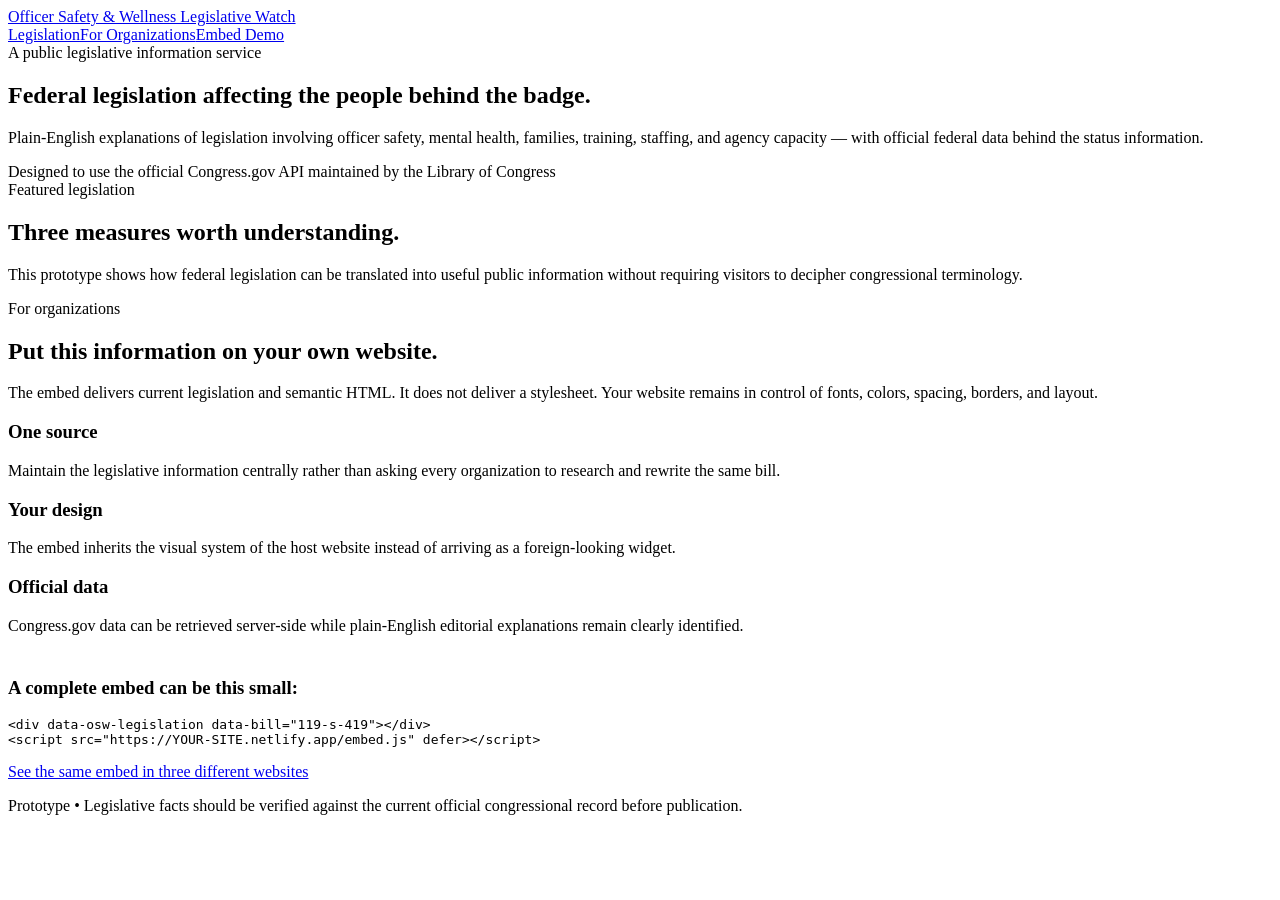
==== index.html @ 4a0472f6 "Initial Officer Safety & Wellness Legislative Watch prototype" ====
<!doctype html>
<html lang="en">
<head>
<meta charset="utf-8"><meta name="viewport" content="width=device-width,initial-scale=1">
<title>Officer Safety & Wellness Legislative Watch</title>
<meta name="description" content="Federal legislation affecting law-enforcement officer safety, wellness, families, training, and agency capacity.">
<link rel="stylesheet" href="/assets/site.css">
</head>
<body>
<header class="site-header"><div class="wrap topbar">
<a class="brand" href="/">Officer Safety & Wellness Legislative Watch</a>
<nav class="nav"><a href="#legislation">Legislation</a><a href="#embed">For Organizations</a><a href="/embed-demo.html">Embed Demo</a></nav>
</div></header>

<main>
<section class="hero"><div class="wrap">
<div class="eyebrow">A public legislative information service</div>
<h1>Federal legislation affecting the people behind the badge.</h1>
<p class="lede">Plain-English explanations of legislation involving officer safety, mental health, families, training, staffing, and agency capacity — with official federal data behind the status information.</p>
<div class="source-strip"><span class="dot"></span><span>Designed to use the official Congress.gov API maintained by the Library of Congress</span></div>
</div></section>

<section class="section" id="legislation"><div class="wrap">
<div class="eyebrow">Featured legislation</div>
<h2>Three measures worth understanding.</h2>
<p class="section-intro">This prototype shows how federal legislation can be translated into useful public information without requiring visitors to decipher congressional terminology.</p>
<div class="bill-grid" id="bill-grid"></div>
</div></section>

<section class="section dark" id="embed"><div class="wrap">
<div class="eyebrow">For organizations</div>
<h2>Put this information on your own website.</h2>
<p class="section-intro">The embed delivers current legislation and semantic HTML. It does not deliver a stylesheet. Your website remains in control of fonts, colors, spacing, borders, and layout.</p>
<div class="value-grid">
<div><h3>One source</h3><p>Maintain the legislative information centrally rather than asking every organization to research and rewrite the same bill.</p></div>
<div><h3>Your design</h3><p>The embed inherits the visual system of the host website instead of arriving as a foreign-looking widget.</p></div>
<div><h3>Official data</h3><p>Congress.gov data can be retrieved server-side while plain-English editorial explanations remain clearly identified.</p></div>
</div>
<h3 style="margin-top:42px">A complete embed can be this small:</h3>
<pre class="codebox">&lt;div data-osw-legislation data-bill="119-s-419"&gt;&lt;/div&gt;
&lt;script src="https://YOUR-SITE.netlify.app/embed.js" defer&gt;&lt;/script&gt;</pre>
<p><a class="button" href="/embed-demo.html">See the same embed in three different websites</a></p>
</div></section>
</main>

<footer><div class="wrap">Prototype • Legislative facts should be verified against the current official congressional record before publication.</div></footer>
<script src="/assets/data.js"></script>
<script>
const grid=document.getElementById('bill-grid');
Object.values(window.OSW_BILLS).forEach(b=>{
 const a=document.createElement('article');
 a.className='bill-card';
 a.innerHTML=`<div class="bill-kicker">${b.category}</div><div class="bill-number">${b.number}</div><h3>${b.title}</h3><p>${b.summary}</p><div class="status"><strong>Current status</strong>${b.status}<div class="actions"><a class="button" href="/bill.html?bill=${b.id}">Understand the bill</a><a class="button secondary" href="${b.congressUrl}" target="_blank" rel="noopener">Official record</a></div></div>`;
 grid.appendChild(a);
});
</script>
</body>
</html>
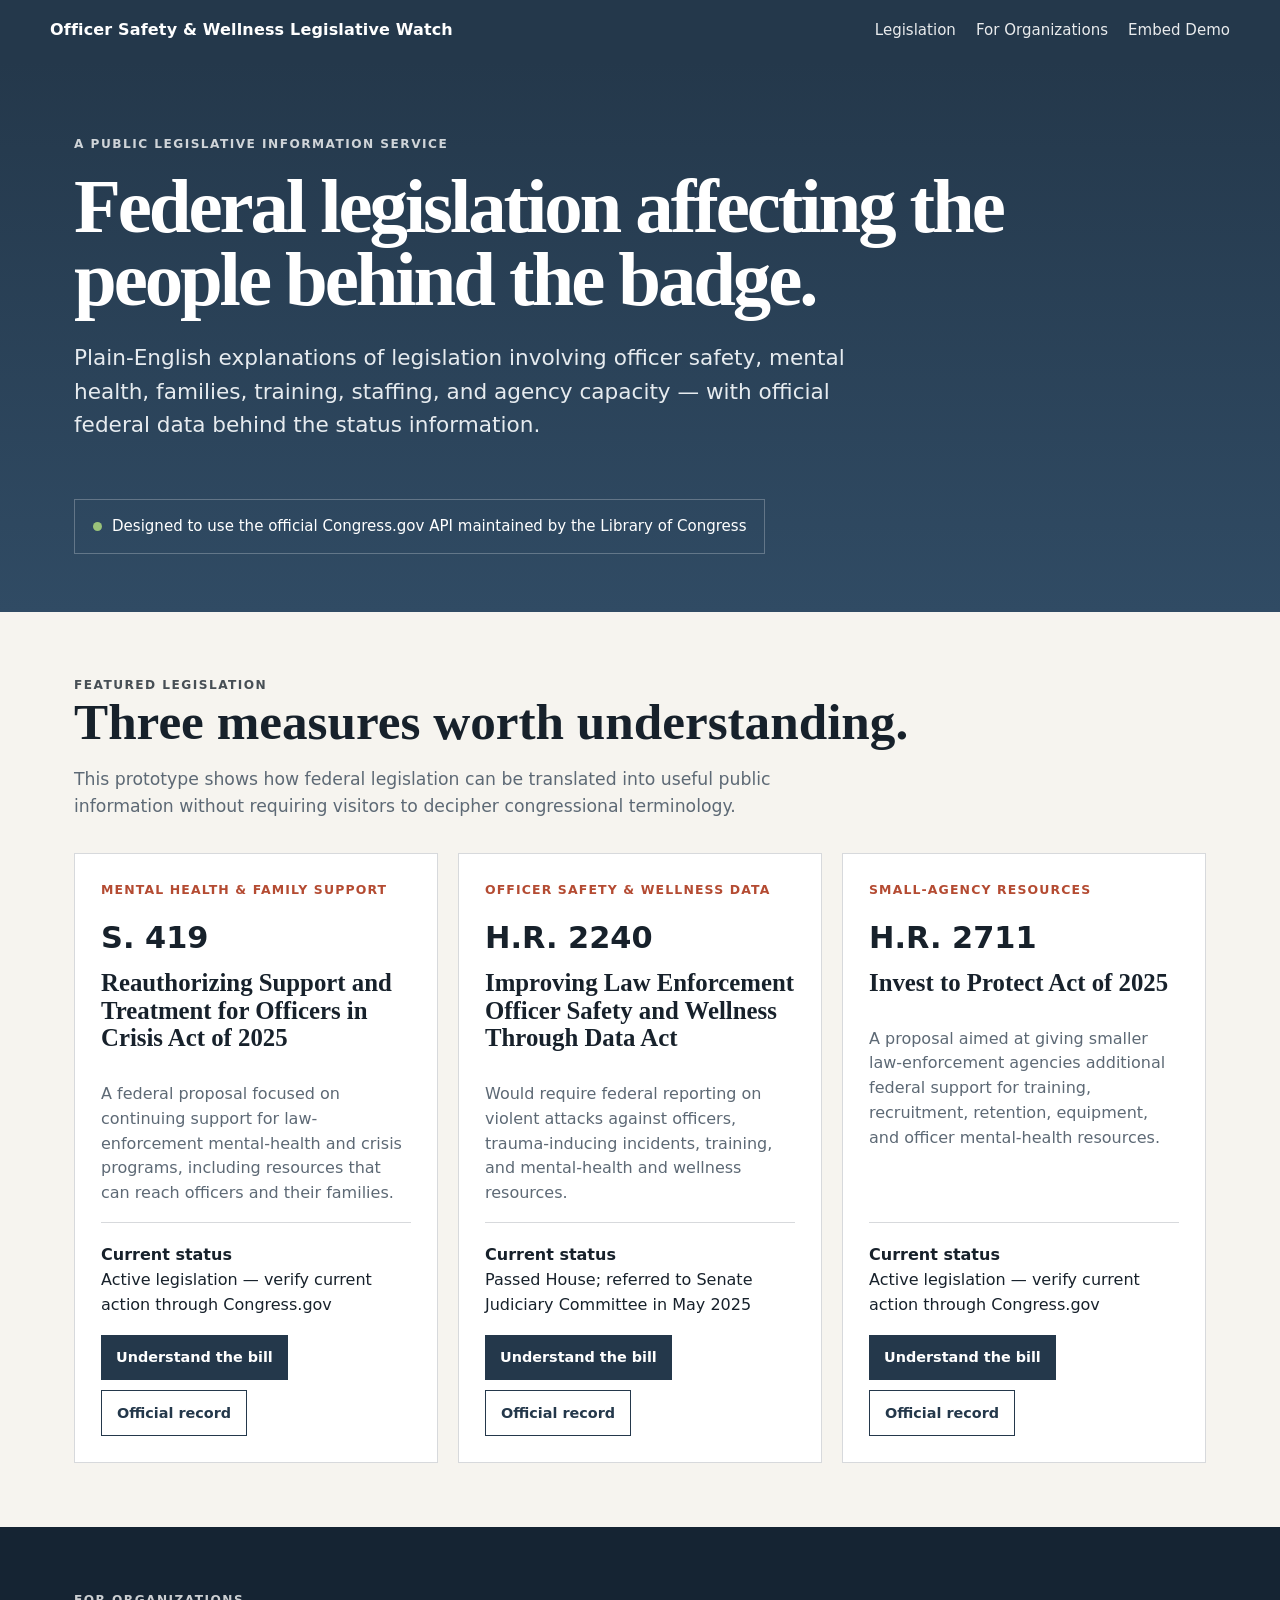
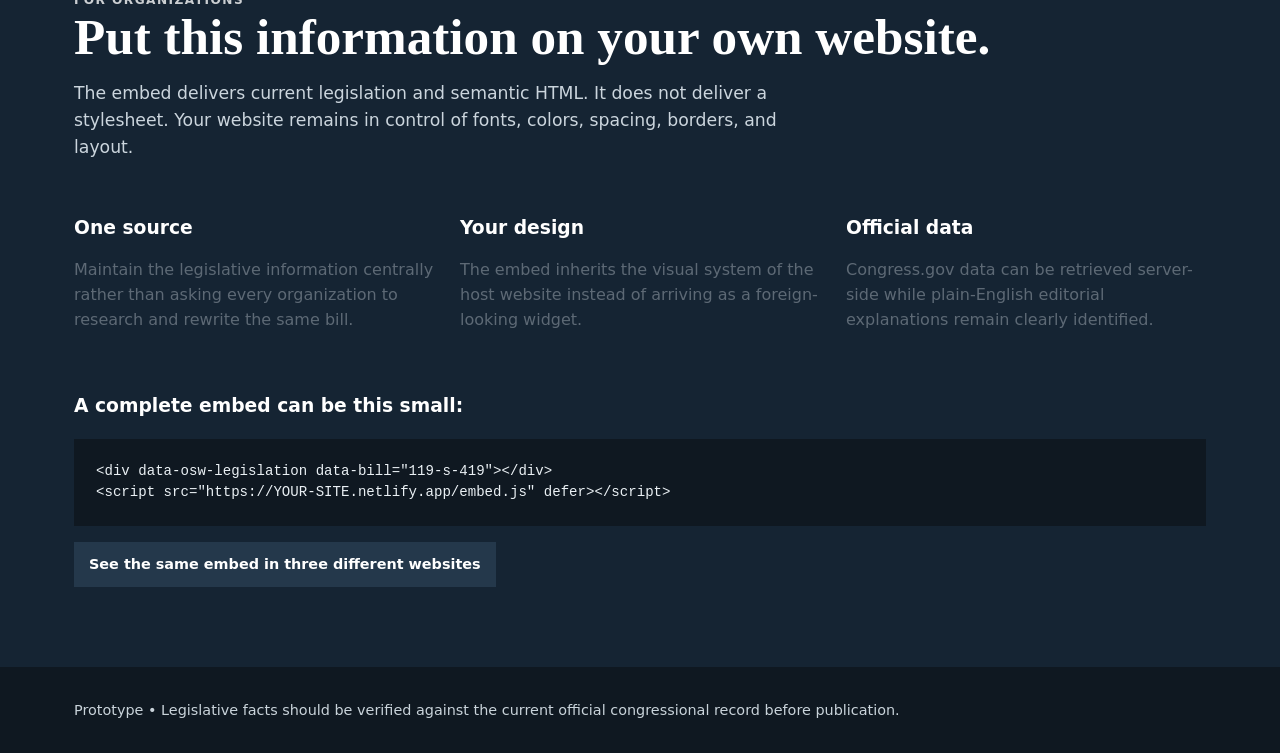
==== commit dda443b4: "Refactor bill card structure and add live data fetching Updated bill card structure to include data " ====
--- a/index.html
+++ b/index.html
@@ -45,13 +45,24 @@
 
 <footer><div class="wrap">Prototype • Legislative facts should be verified against the current official congressional record before publication.</div></footer>
 <script src="/assets/data.js"></script>
+<script src="/assets/live-bill.js"></script>
 <script>
 const grid=document.getElementById('bill-grid');
 Object.values(window.OSW_BILLS).forEach(b=>{
  const a=document.createElement('article');
  a.className='bill-card';
- a.innerHTML=`<div class="bill-kicker">${b.category}</div><div class="bill-number">${b.number}</div><h3>${b.title}</h3><p>${b.summary}</p><div class="status"><strong>Current status</strong>${b.status}<div class="actions"><a class="button" href="/bill.html?bill=${b.id}">Understand the bill</a><a class="button secondary" href="${b.congressUrl}" target="_blank" rel="noopener">Official record</a></div></div>`;
+ a.innerHTML=`<div class="bill-kicker">${b.category}</div><div class="bill-number" data-field="number">${b.number}</div><h3 data-field="title">${b.title}</h3><p>${b.summary}</p><div class="official-data-slot" data-official-for="${b.id}"></div><div class="status"><strong>Current status</strong>${b.status}<div class="actions"><a class="button" href="/bill.html?bill=${b.id}">Understand the bill</a><a class="button secondary" href="${b.congressUrl}" target="_blank" rel="noopener">Official record</a></div></div>`;
  grid.appendChild(a);
+
+ if (window.OSW_LIVE) {
+   window.OSW_LIVE.fetchLiveBill(b.id).then(official=>{
+     if (!official) return;
+     const slot=a.querySelector(`[data-official-for="${b.id}"]`);
+     if (slot) slot.innerHTML = window.OSW_LIVE.officialBadgeHTML(official);
+     if (official.title) a.querySelector('[data-field="title"]').textContent = official.title;
+     if (official.number) a.querySelector('[data-field="number"]').textContent = official.number;
+   });
+ }
 });
 </script>
 </body>
--- a/assets/site.css
+++ b/assets/site.css
@@ -0,0 +1,53 @@
+:root{
+  --ink:#17212b;
+  --muted:#5d6975;
+  --paper:#f6f4ef;
+  --white:#fff;
+  --line:#d7d9dc;
+  --accent:#b44b32;
+  --navy:#24384b;
+  --max:1180px;
+}
+*{box-sizing:border-box}
+html{scroll-behavior:smooth}
+body{margin:0;font-family:Inter,ui-sans-serif,system-ui,-apple-system,BlinkMacSystemFont,"Segoe UI",sans-serif;color:var(--ink);background:var(--paper);line-height:1.55}
+a{color:inherit}
+.wrap{max-width:var(--max);margin:auto;padding:0 24px}
+.site-header{background:var(--navy);color:white}
+.topbar{display:flex;justify-content:space-between;align-items:center;gap:24px;padding:18px 0}
+.brand{font-weight:800;letter-spacing:.01em;text-decoration:none}
+.nav{display:flex;gap:20px;font-size:.94rem}
+.nav a{text-decoration:none;opacity:.9}
+.hero{padding:74px 0 58px;background:linear-gradient(180deg,var(--navy),#304b64);color:white}
+.eyebrow{text-transform:uppercase;letter-spacing:.12em;font-weight:800;font-size:.76rem;opacity:.78}
+h1{font-family:Georgia,"Times New Roman",serif;font-size:clamp(2.5rem,6vw,5.8rem);line-height:.96;letter-spacing:-.04em;margin:16px 0 24px;max-width:980px}
+.lede{font-size:clamp(1.08rem,2vw,1.35rem);max-width:780px;color:#e6ebef}
+.source-strip{margin-top:36px;padding:15px 18px;border:1px solid rgba(255,255,255,.25);display:inline-flex;gap:10px;align-items:center;font-size:.94rem}
+.dot{width:9px;height:9px;background:#9ac27a;border-radius:99px}
+.section{padding:64px 0}
+.section h2{font-family:Georgia,"Times New Roman",serif;font-size:clamp(2rem,4vw,3.4rem);line-height:1.04;margin:0 0 12px}
+.section-intro{max-width:760px;color:var(--muted);font-size:1.08rem}
+.bill-grid{display:grid;grid-template-columns:repeat(3,1fr);gap:20px;margin-top:34px}
+.bill-card{background:var(--white);border:1px solid var(--line);padding:26px;display:flex;flex-direction:column;min-height:440px}
+.bill-kicker{font-size:.78rem;text-transform:uppercase;letter-spacing:.09em;font-weight:800;color:var(--accent)}
+.bill-number{font-size:1.9rem;font-weight:900;margin:14px 0 8px}
+.bill-card h3{font-family:Georgia,"Times New Roman",serif;font-size:1.55rem;line-height:1.12;margin:0 0 14px}
+.bill-card p{color:var(--muted)}
+.status{margin-top:auto;padding-top:20px;border-top:1px solid var(--line)}
+.status strong{display:block;color:var(--ink)}
+.actions{display:flex;gap:10px;flex-wrap:wrap;margin-top:18px}
+.button{display:inline-block;background:var(--navy);color:white;text-decoration:none;padding:11px 15px;font-weight:800;font-size:.9rem}
+.button.secondary{background:transparent;color:var(--navy);border:1px solid var(--navy)}
+.value-grid{display:grid;grid-template-columns:repeat(3,1fr);gap:26px;margin-top:34px}
+.value-grid h3{margin-bottom:6px}
+.value-grid p{color:var(--muted)}
+.dark{background:#152433;color:white}
+.dark .section-intro{color:#cbd5dd}
+.codebox{background:#0f1821;color:#eaf0f4;padding:22px;overflow:auto;font-family:ui-monospace,SFMono-Regular,Menlo,monospace;font-size:.88rem}
+footer{padding:32px 0;background:#0f1821;color:#c9d3da;font-size:.9rem}
+.bill-detail{max-width:850px}
+.bill-detail h1{color:var(--ink);font-size:clamp(2.5rem,6vw,5rem)}
+.meta{display:flex;gap:16px;flex-wrap:wrap;color:var(--muted);font-size:.9rem;border-top:1px solid var(--line);border-bottom:1px solid var(--line);padding:14px 0}
+.prose h2{font-family:Georgia,"Times New Roman",serif;font-size:2rem;margin-top:42px}
+.notice{padding:18px;background:#eef2f4;border-left:4px solid var(--navy);margin:28px 0}
+@media(max-width:850px){.bill-grid,.value-grid{grid-template-columns:1fr}.nav{display:none}.hero{padding-top:52px}.bill-card{min-height:0}}
